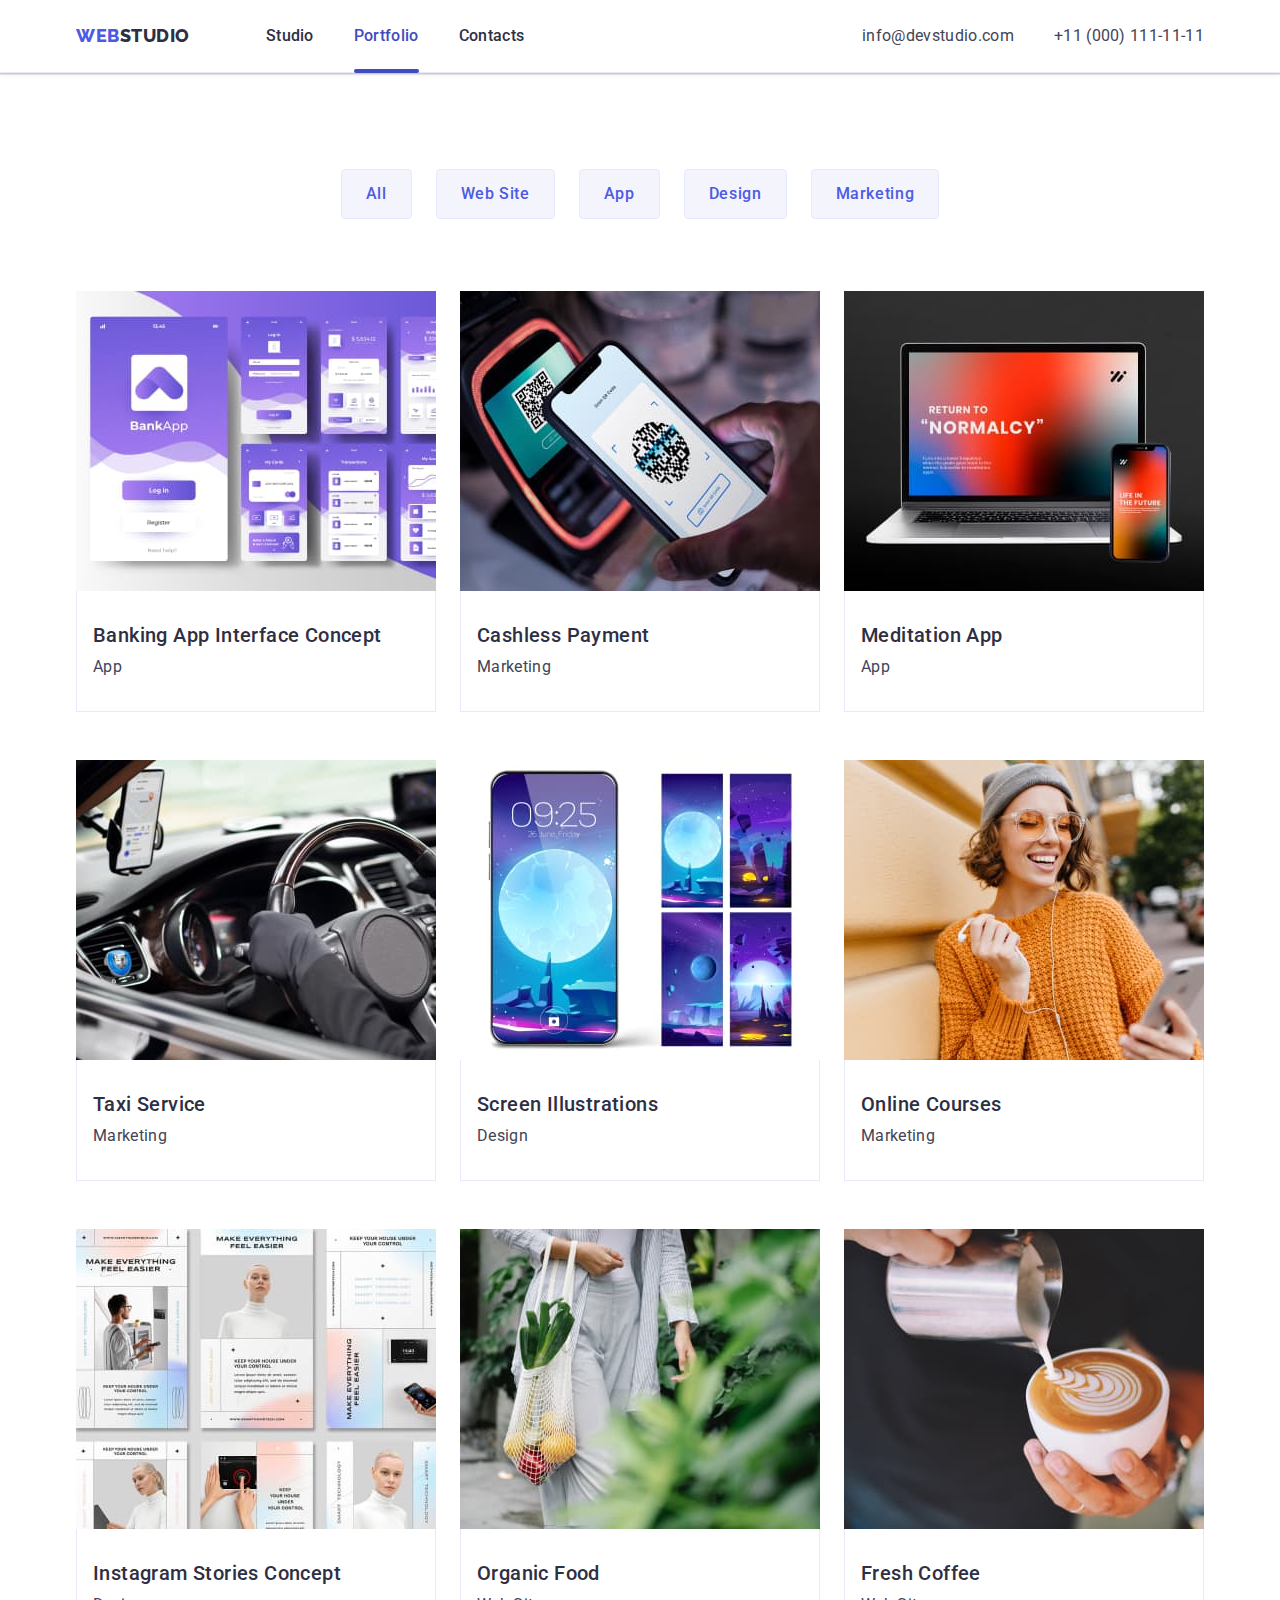
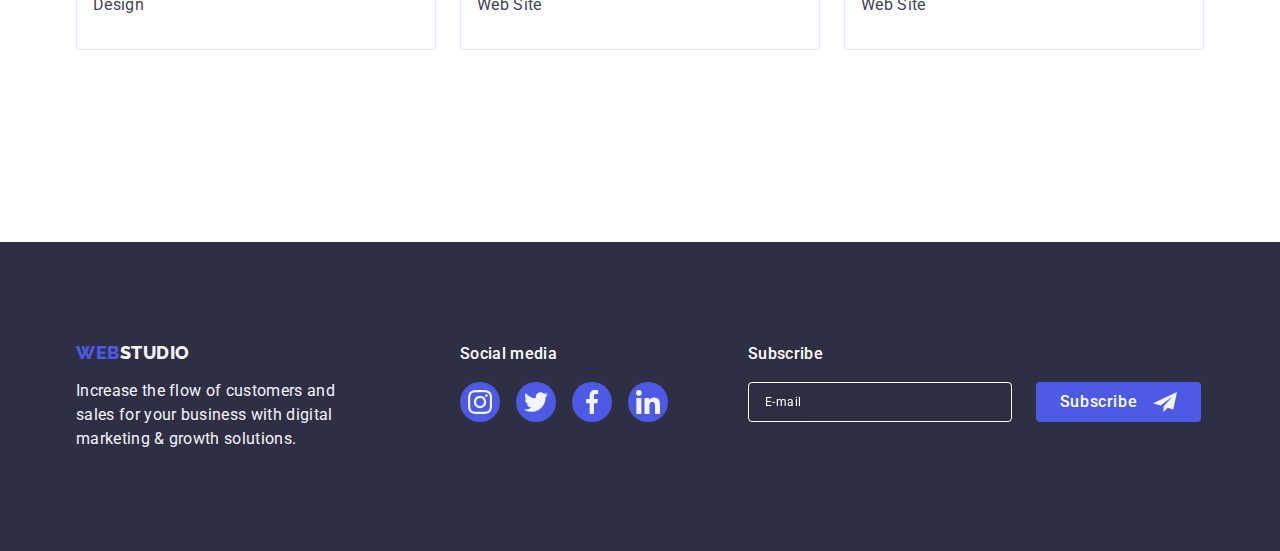
==== portfolio.html @ 28e923bb "Initial commit" ====
<!DOCTYPE html>
<html lang="en">
  <head>
    <meta charset="UTF-8" />
    <meta http-equiv="X-UA-Compatible" content="IE=edge" />
    <meta name="viewport" content="width=device-width, initial-scale=1.0" />
    <title>Document</title>
    <link
      rel="stylesheet"
      href="https://cdnjs.cloudflare.com/ajax/libs/modern-normalize/1.0.0/modern-normalize.min.css"
    />
    <link rel="stylesheet" href="./css/styles.css" />
    <link rel="preconnect" href="https://fonts.googleapis.com" />
    <link rel="preconnect" href="https://fonts.gstatic.com" crossorigin />
    <link
      href="https://fonts.googleapis.com/css2?family=Raleway:wght@800&family=Roboto:wght@400;500;700;900&display=swap"
      rel="stylesheet"
    />
  </head>
  <body>
    <header class="header-border">
      <div class="container header-container">
        <nav class="list header-nav">
          <a class="logo link header-nav-link margin-logo" href="./index.html"
            >Web<span class="studio">Studio</span></a
          >

          <ul class="list header-list">
            <li>
              <a class="menu-link link header-nav-link" href="./index.html"
                >Studio</a
              >
            </li>
            <li>
              <a
                class="menu-link link header-nav-link curent"
                href="./portfolio.html"
                >Portfolio</a
              >
            </li>
            <li>
              <a class="menu-link link header-nav-link" href="">Contacts</a>
            </li>
          </ul>
        </nav>
        <address class="contact list">
          <ul class="list contact-list">
            <li>
              <a
                class="contact-link link header-nav-link"
                href="mailto:info@devstudio.com"
                >info@devstudio.com</a
              >
            </li>
            <li>
              <a
                class="contact-link link header-nav-link"
                href="tel:+110001111111"
                >+11 (000) 111-11-11</a
              >
            </li>
          </ul>
        </address>
      </div>
    </header>
    <main>
      <section class="section-all-btn">
        <div class="container">
          <h1 class="visually-hidden">Sec1</h1>

          <ul class="list btnflex">
            <li><button type="button" class="btn-all">All</button></li>
            <li><button type="button" class="btn-all">Web Site</button></li>
            <li><button type="button" class="btn-all">App</button></li>
            <li><button type="button" class="btn-all">Design</button></li>
            <li><button type="button" class="btn-all">Marketing</button></li>
          </ul>

          <ul class="list imgdev">
            <li class="portfolio-list">
              <a href="" class="link portfollio-link">
                <div class="overlay-container">
                  <img
                    src="./images/p-images/p-1.jpg"
                    alt="app"
                    width="360"
                    height="300"
                  />
                  <p class="overlay">
                    14 Stylish and User-Friendly App Design Concepts · Task
                    Manager App · Calorie Tracker App · Exotic Fruit Ecommerce
                    App · Cloud Storage App
                  </p>
                </div>
                <div class="portfolio-img-dev">
                  <h2 class="images-text">Banking App Interface Concept</h2>
                  <p class="images-dev">App</p>
                </div></a
              >
            </li>
            <li class="portfolio-list">
              <a href="" class="link portfollio-link overlay-container">
                <div class="overlay-container">
                  <img
                    src="./images/p-images/p-2.jpg"
                    alt="iphone"
                    width="360"
                    height="300"
                  />
                  <p class="overlay">
                    14 Stylish and User-Friendly App Design Concepts · Task
                    Manager App · Calorie Tracker App · Exotic Fruit Ecommerce
                    App · Cloud Storage App
                  </p>
                </div>
                <div class="portfolio-img-dev">
                  <h2 class="images-text">Cashless Payment</h2>
                  <p class="images-dev">Marketing</p>
                </div></a
              >
            </li>
            <li class="portfolio-list">
              <a href="" class="link portfollio-link">
                <div class="overlay-container">
                  <img
                    src="./images/p-images/p-3.jpg"
                    alt="laptop"
                    width="360"
                    height="300"
                  />
                  <p class="overlay">
                    14 Stylish and User-Friendly App Design Concepts · Task
                    Manager App · Calorie Tracker App · Exotic Fruit Ecommerce
                    App · Cloud Storage App
                  </p>
                </div>
                <div class="portfolio-img-dev">
                  <h2 class="images-text">Meditation App</h2>
                  <p class="images-dev">App</p>
                </div></a
              >
            </li>
            <li class="portfolio-list">
              <a href="" class="link portfollio-link">
                <div class="overlay-container">
                  <img
                    src="./images/p-images/p-4.jpg"
                    alt="car"
                    width="360"
                    height="300"
                  />
                  <p class="overlay">
                    14 Stylish and User-Friendly App Design Concepts · Task
                    Manager App · Calorie Tracker App · Exotic Fruit Ecommerce
                    App · Cloud Storage App
                  </p>
                </div>
                <div class="portfolio-img-dev">
                  <h2 class="images-text">Taxi Service</h2>
                  <p class="images-dev">Marketing</p>
                </div></a
              >
            </li>
            <li class="portfolio-list">
              <a href="" class="link portfollio-link">
                <div class="overlay-container">
                  <img
                    src="./images/p-images/p-5.jpg"
                    alt="iphone"
                    width="360"
                    height="300"
                  />
                  <p class="overlay">
                    14 Stylish and User-Friendly App Design Concepts · Task
                    Manager App · Calorie Tracker App · Exotic Fruit Ecommerce
                    App · Cloud Storage App
                  </p>
                </div>
                <div class="portfolio-img-dev">
                  <h2 class="images-text">Screen Illustrations</h2>
                  <p class="images-dev">Design</p>
                </div></a
              >
            </li>
            <li class="portfolio-list">
              <a href="" class="link portfollio-link">
                <div class="overlay-container">
                  <img
                    src="./images/p-images/p-6.jpg"
                    alt="the girl is holding the phone"
                    width="360"
                    height="300"
                  />
                  <p class="overlay">
                    14 Stylish and User-Friendly App Design Concepts · Task
                    Manager App · Calorie Tracker App · Exotic Fruit Ecommerce
                    App · Cloud Storage App
                  </p>
                </div>
                <div class="portfolio-img-dev">
                  <h2 class="images-text">Online Courses</h2>
                  <p class="images-dev">Marketing</p>
                </div></a
              >
            </li>
            <li class="portfolio-list">
              <a href="" class="link portfollio-link">
                <div class="overlay-container">
                  <img
                    src="./images/p-images/p-7.jpg"
                    alt="app"
                    width="360"
                    height="300"
                  />
                  <p class="overlay">
                    14 Stylish and User-Friendly App Design Concepts · Task
                    Manager App · Calorie Tracker App · Exotic Fruit Ecommerce
                    App · Cloud Storage App
                  </p>
                </div>
                <div class="portfolio-img-dev">
                  <h2 class="images-text">Instagram Stories Concept</h2>
                  <p class="images-dev">Design</p>
                </div></a
              >
            </li>
            <li class="portfolio-list">
              <a href="" class="link portfollio-link">
                <div class="overlay-container">
                  <img
                    src="./images/p-images/p-8.jpg"
                    alt="Food"
                    width="360"
                    height="300"
                  />
                  <p class="overlay">
                    14 Stylish and User-Friendly App Design Concepts · Task
                    Manager App · Calorie Tracker App · Exotic Fruit Ecommerce
                    App · Cloud Storage App
                  </p>
                </div>
                <div class="portfolio-img-dev">
                  <h2 class="images-text">Organic Food</h2>
                  <p class="images-dev">Web Site</p>
                </div></a
              >
            </li>
            <li class="portfolio-list">
              <a href="" class="link portfollio-link">
                <div class="overlay-container">
                  <img
                    src="./images/p-images/p-9.jpg"
                    alt="Coffe"
                    width="360"
                    height="300"
                  />
                  <p class="overlay">
                    14 Stylish and User-Friendly App Design Concepts · Task
                    Manager App · Calorie Tracker App · Exotic Fruit Ecommerce
                    App · Cloud Storage App
                  </p>
                </div>
                <div class="portfolio-img-dev">
                  <h2 class="images-text">Fresh Coffee</h2>
                  <p class="images-dev">Web Site</p>
                </div></a
              >
            </li>
          </ul>
        </div>
      </section>
    </main>
    <footer class="end">
      <div class="container sec-footer">
        <div class="footer-logo-wrapper">
          <a class="logo link footer-logo" href="./index.html"
            >Web<span class="st-footer">Studio</span></a
          >
          <p class="footend">
            Increase the flow of customers and sales for your business with
            digital marketing & growth solutions.
          </p>
        </div>

        <div class="footer-social-wrapper">
          <p class="social-media">Social media</p>
          <ul class="list social-list foot-list">
            <li class="social-list">
              <a href="" class="btn-link btn-link-footer">
                <svg class="use-sec-footer" width="24" height="24">
                  <use href="./images/icon.svg#icon-instagram"></use>
                </svg>
              </a>
            </li>
            <li class="social-list">
              <a href="" class="btn-link btn-link-footer">
                <svg class="use-sec-footer" width="24" height="24">
                  <use href="./images/icon.svg#icon-twitter"></use>
                </svg>
              </a>
            </li>
            <li class="social-list">
              <a href="" class="btn-link btn-link-footer">
                <svg class="use-sec-footer" width="24" height="24">
                  <use href="./images/icon.svg#icon-facebook"></use>
                </svg>
              </a>
            </li>
            <li class="social-list">
              <a href="" class="btn-link btn-link-footer">
                <svg class="use-sec-footer" width="24" height="24">
                  <use href="./images/icon.svg#icon-linkedin"></use>
                </svg>
              </a>
            </li>
          </ul>
        </div>
        <div class="footer-form-wrapper">
          <p class="social-media">Subscribe</p>
          <form class="footer-form">
            <label class="footer-form-label">
              <input
                type="email"
                name="user_email"
                class="footer-form-input"
                required
                placeholder="E-mail"
            /></label>
            <button type="submit" class="footer-btn social-media">
              Subscribe
              <svg class="telegram-svg" width="24" height="24">
                <use href="./images/icon.svg#icon-telegram"></use>
              </svg>
            </button>
          </form>
        </div>
      </div>
    </footer>
  </body>
</html>
---- css/styles.css ----
:root {
    --back-cl:#FFFFFF;
    --text-cl:#4d5ae5;
    --logo-span:#2e2f42;
    --hover-cl: #404bbf;
    --contact-cl: #434455;
    --back-btn-cl: #f4f4fd;
    --icon-color:#afb1b8;
    --transition-fon: 1250ms cubic-bezier(0.4, 0, 0.2, 1);
}


h1,
h2,
h3,
h4,
h5,
h6,
p {
    margin: 0;
}

ul,
ol {
    margin: 0;
    padding: 0;
}
.link {
    text-decoration: none;
}

.list {
    list-style: none;
    padding: 0;
    margin: 0;
}

img {
    display: block;
    max-width: 100%;
    height: auto;
}
button {
    cursor: pointer;
}
.visually-hidden {
    position: absolute;
    width: 1px;
    height: 1px;
    margin: -1px;
    border: 0;
    padding: 0;

    white-space: nowrap;
    clip-path: inset(100%);
    clip: rect(0 0 0 0);
    overflow: hidden;
}

.container {
    width: 1158px;
    margin-left: auto;
    margin-right: auto;
    padding-left: 15px;
    padding-right: 15px;
    align-items: center;
}
body {
    font-family: "Roboto", sans-serif;
    color: var(--contact-cl);
    background-color: var(--back-cl);
}
/* Header*/
.header-border {
    border-bottom: 1px solid #e7e9fc;
    box-shadow: 0px 2px 1px rgba(46, 47, 66, 0.08),
        0px 1px 1px rgba(46, 47, 66, 0.16),
        0px 1px 6px rgba(46, 47, 66, 0.08);
}
.header-container {
    display: flex;
}
.header-nav {
    display: flex;
    margin-right: auto;
    align-items: center;
}
.logo {
    font-family: "Raleway", sans-serif;
    font-weight: 800;
    font-size: 18px;
    line-height: 1.17;
    letter-spacing: 0.03em;
    text-transform: uppercase;
    color: var(--text-cl);
}
.menu-link {
    font-weight: 500;
    font-size: 16px;
    line-height: 1.5;
    letter-spacing: 0.02em;
    color: var(--logo-span);
    transition: color var(--transition-fon);
}


.menu-link:hover,
.menu-link:focus {
    color: var(--hover-cl);

}
.header-nav-link {
    display: block;
    padding-top: 24px;
    padding-bottom: 24px;
}
.header-list {
    display: flex;
    align-items: center;
    gap: 40px;
}
.contact-list {
    display: flex;
    align-items: center;
    gap: 40px;
}
.margin-logo {
    margin-right: 76px;
}
.studio {
    color: var(--logo-span);
}
.contact {
    font-style: normal;
}

.contact-link {
    font-size: 16px;
    line-height: 1.5;
    letter-spacing: 0.02em;
    color: var(--contact-cl);
    transition: color var(--transition-fon);
}

.contact-link:hover,
.contact-link:focus {
    color: var(--hover-cl);
}
.curent {
    position: relative;
    color: var(--hover-cl);
}

.curent::after {
    display: block;
    position: absolute;
    content: '';
    width: 100%;
    height: 4px;
    border-radius: 2px;
    bottom: -1px;
    background-color: var(--hover-cl);
}
/*Section order*/
.section-order {
    padding-top: 188px;
    padding-bottom: 188px;
}
.sectionh {
    font-size: 56px;
    line-height: 1.07;
    text-align: center;
    letter-spacing: 0.02em;
    color: var(--back-cl);
    max-width: 496px;
    margin-bottom: 48px;
}
.order-container {
    margin-left: auto;
    margin-right: auto;
}
.first-s {
    background-image: linear-gradient(rgba(46, 47, 66, 0.7), rgba(46, 47, 66, 0.7)), url(../images/hero-back.jpg);

    background-repeat: no-repeat;
    background-position: center;
    background-size: cover;
    max-width: 1440px;
    max-height: 600px;
    margin: 0 auto;

}
.btn-order {
    display: block;
    background-color: #4D5AE5;
    font-family: "Roboto", sans-serif;
    font-weight: 500;
    font-size: 16px;
    line-height: 1.5;
    letter-spacing: 0.04em;
    box-shadow: 0px 4px 4px rgba(0, 0, 0, 0.15);
    border-radius: 4px;
    border: 0;
    color: var(--back-cl);
    cursor: pointer;
    min-width: 169px;
    min-height: 56px;
    transition: color var(--transition-fon), background-color var(--transition-fon);
}

.btn-order:hover,
.btn-order:focus {
    color: var(--back-cl);
    background-color: var(--hover-cl);

}
/*Section 2*/
.section {
    padding-top: 120px;
    padding-bottom: 120px;
}
.section-info {
    display: flex;
    gap: 24px;
}
.section-info-list {
    width: calc((100% - 72px) / 4);
}
.section-list {
    display: flex;
    align-items: center;
    justify-content: center;
    width: 264px;
    height: 112px;
    background-color: #F4F4FD;
    margin-bottom: 8px;
    border-radius: 4px;
    transition: filter var(--transition-fon);
}

.section-list:hover,
.section-list:focus {
    filter: drop-shadow(0px 4px 4px rgba(0, 0, 0, 0.25));
}
.sectionhhh {
    font-weight: 500;
    font-size: 20px;
    line-height: 1.2;
    letter-spacing: 0.02em;
    color: var(--logo-span);
    margin-bottom: 8px;
}
.info-p {
    font-size: 16px;
    line-height: 1.5;
    letter-spacing: 0.02em;
    color: var(--contact-cl);
    width: 264px;
}
/*Section 3*/
.sectoin-what {
    padding-top: 0;
}
.secthh {
    font-size: 36px;
    line-height: 1.11;
    text-align: center;
    letter-spacing: 0.02em;
    text-transform: capitalize;
    color: var(--logo-span);
    margin-bottom: 72px;
}
.whatarewedoing {
    display: flex;
    gap: 24px;
}
.img-list {
    width: calc((100% - 48px) / 3);
}
/*Section team*/
.sectionteam {
    background-color: var(--back-btn-cl);
}
.team-back {
    background-color: #FFFFFF;
    width: calc((100% - 72px) / 4);
    box-shadow: 0px 1px 6px rgba(46, 47, 66, 0.08), 0px 1px 1px rgba(46, 47, 66, 0.16), 0px 2px 1px rgba(46, 47, 66, 0.08);
    border-radius: 0px 0px 4px 4px;
}
.name-and-job {
    padding: 32px 0;
    border-radius: 0px 0px 4px 4px;
}
.section4 {
    font-weight: 500;
    font-size: 20px;
    line-height: 1.2;
    letter-spacing: 0.02em;
    color: var(--logo-span);
    margin-bottom: 8px;
    text-align: center;
}

.info-4 {
    font-size: 16px;
    line-height: 1.5;
    letter-spacing: 0.02em;
    color: var(--contact-cl);
    text-align: center;
    margin-bottom: 8px;
}

.social-list {
    display: flex;
    justify-content: center;
    gap: 24px;
}

.social-list-item {
    width: 40px;
    height: 40px;
}

.btn-link {
    display: flex;
    justify-content: center;
    align-items: center;
    width: 40px;
    height: 40px;
    background-color: var(--text-cl);
    border-radius: 50%;
    border: 0;
    transition: background-color var(--transition-fon);
}

.btn-link:hover,
.btn-link:focus {
    background-color: var(--hover-cl);
}
.teamsvg {
    fill: var(--back-btn-cl);
}
/*Section customers*/
.customer {
    line-height: 1.1;
}
.customer-sec {
    display: flex;
    gap: 24px;
}
.customer-list {
    width: calc((100% - 120px) / 6);
}
.customer-link {
    display: flex;
    width: 168px;
    height: 88px;
    border: 1px solid #8E8F99;
    border-radius: 4px;
    gap: 24px;
    justify-content: center;
    align-items: center;
    color: var(--icon-color);
    transition: border-color var(--transition-fon), color var(--transition-fon);
}

.customersvg {
    fill: currentColor;
    transition: fill var(--transition-fon);
}

.customer-link:hover .customersvg,
.customer-link:focus .customersvg {
    fill: #404BBF;
}

.customer-link:hover,
.customer-link:focus {
    border-color: #404BBF;
    color: #404bbf;
}
/*footer*/
.sec-footer {
    display: flex;
    align-items: baseline;
}
.end {
    background-color: var(--logo-span);
    padding: 100px 0;
}
.footer-logo {
    display: inline-block;
    margin-bottom: 16px;
}
.footer-logo-wrapper{
    margin-right: 120px;
}
.footer-social-wrapper{
    margin-right: 80px;
}
.st-footer {
    color: var(--back-btn-cl);
}
.footend {
    font-family: 'Roboto', sans-serif;
    font-style: normal;
    font-weight: 400;
    font-size: 16px;
    line-height: 24px;
    letter-spacing: 0.02em;
    color: var(--back-btn-cl);
    width: 264px;
}
.social-media {
    display: inline-block;
    font-family: 'Roboto', sans-serif;
    font-style: normal;
    font-weight: 500;
    font-size: 16px;
    line-height: 24px;
    letter-spacing: 0.02em;
    color: #FFFFFF;
    margin-bottom: 16px;
}
.foot-list {
    gap: 16px;
}
.btn-link-footer {
    transition: background-color var(--transition-fon);
}
.btn-link-footer:hover,
.btn-link-footer:focus {
    background-color: #31D0AA;
}
.use-sec-footer {
    fill: var(--back-btn-cl);
}
.footer-form-input {
    width: 264px;
    height: 40px;
    padding: 8px 16px;
    background-color: transparent;
    border: 1px solid #FFFFFF;
    filter: drop-shadow(0px 4px 4px rgba(0, 0, 0, 0.15));
    border-radius: 4px;
    
        
}
.footer-form {
    display: flex;
    gap: 24px;
}
.footer-form-input::placeholder, .footer-form-input{
        font-weight: 400;
        font-size: 12px;
        line-height: 24px;
        letter-spacing: 0.04em;
        color: #FFFFFF;
}
.footer-btn {
    display: flex;
    align-items: center;
    justify-content: center;
    gap: 16px;
    min-width: 165px;
    height: 40px;
    background: #4D5AE5;
    border-radius: 4px;
    border: none;
    letter-spacing: 0.04em;
    margin: 0;
    transition: background-color var(--transition-fon);
}
.footer-btn:hover, .footer-btn:focus {
    background-color: var(--hover-cl);
}
.telegram-svg {
    fill: var(--back-btn-cl);
}
/*potrfolio*/
.section-all-btn {
    padding-top: 96px;
    padding-bottom: 120px;
}
.btnflex {
    display: flex;
    gap: 24px;
    justify-content: center;
    margin-bottom: 72px;
}
.btn-all {
    display: block;
    font-family: "Roboto", sans-serif;
    font-weight: 500;
    font-size: 16px;
    line-height: 1.5;
    border: 1px solid #E7E9FC;
    border-radius: 4px;
    letter-spacing: 0.04em;
    color: var(--text-cl);
    background-color: var(--back-btn-cl);
    cursor: pointer;
    padding: 12px 24px;
    transition: color var(--transition-fon), background-color var(--transition-fon), box-shadow var(--transition-fon) , border var(--transition-fon);

}
.btn-all:hover,
.btn-all:focus {
    color: var(--back-cl);
    background-color: var(--hover-cl);
    border: 1px solid transparent;
    box-shadow: 0px 3px 1px rgba(0, 0, 0, 0.1),
        0px 2px 1px rgba(0, 0, 0, 0.08),
        0px 2px 2px rgba(0, 0, 0, 0.12);
}
.portfolio-list {
    width: calc((100% - 48px) / 3);

}

.portfollio-link {
    display: block;
    transition: box-shadow var(--transition-fon);
}

.portfollio-link:hover,
.portfollio-link:focus {

    box-shadow: 0px 1px 6px rgba(46, 47, 66, 0.08),
        0px 1px 1px rgba(46, 47, 66, 0.16),
        0px 2px 1px rgba(46, 47, 66, 0.08);
}

.portfolio-list:hover,
.portfolio-list:focus {
    box-shadow: 0px 1px 6px rgba(46, 47, 66, 0.08), 0px 1px 1px rgba(46, 47, 66, 0.16), 0px 2px 1px rgba(46, 47, 66, 0.08);
}
.imgdev {
    display: flex;
    flex-wrap: wrap;
    row-gap: 48px;
    column-gap: 24px;
    margin-bottom: 72px
}

.portfolio-img-dev {
    padding: 32px 16px;
    border: 1px solid #e7e9fc;
    border-top: none;

}



.images-text {
    font-weight: 500;
    font-size: 20px;
    line-height: 1.2;
    letter-spacing: 0.02em;
    color: var(--logo-span);
    margin-bottom: 8px;
}
.images-dev {
    font-size: 16px;
    line-height: 1.5;
    letter-spacing: 0.02em;
    color: var(--contact-cl);
}
.overlay {
    position: absolute;
        font-style: normal;
        font-weight: 400;
        font-size: 16px;
        line-height: 24px;
        letter-spacing: 0.02em;
        color: var(--back-btn-cl);
        background-color: var(--text-cl);
        padding-top: 40px;
        padding-left: 32px;
        padding-right: 32px;
        top: 0;
        left: 0;
        height: 100%;
        overflow: auto;
        transform: translate(0, 100%);
        transition: transform var(--transition-fon);
        
}
.overlay-container {
    position: relative;
    overflow: hidden;
}
.portfolio-list:hover .overlay, .portfolio-list:focus .overlay {
    transform: translate(0, 0);
}

.backfon {
    position: fixed;
    top: 0;
    left: 0;
    z-index: 100;
    width: 100%;
    height: 100%;
    background-color: rgba(46, 47, 66, 0.4);
    transition: opacity var(--transition-fon), visibility var(--transition-fon);
}
.backfon.is-hidden {
    opacity: 0;
    visibility: hidden;
    pointer-events: none;
}


.modal {
    position: absolute;
        width: 408px;
        min-height: 576px;
        top: 50%;
        left: 50%;
        transform: translate(-50%, -50%);
        background: #FCFCFC;
        box-shadow: 0px 1px 1px rgba(0, 0, 0, 0.14), 0px 1px 3px rgba(0, 0, 0, 0.12), 0px 2px 1px rgba(0, 0, 0, 0.2);
        border-radius: 4px;
        padding: 24px;
        padding-top: 72px;
}

.btnmodal {
    display: flex;
    position: absolute;
    top: 24px;
    right: 24px;
    justify-content: center;
    align-items: center;
    background-color: #E7E9FC;
    border: 1px solid rgba(0, 0, 0, 0.1);
    width: 24px;
    height: 24px;
    border-radius: 50%;
    padding: 0;
    transition: background-color var(--transition-fon);
    
}
.modal-close {
    transition: fill var(--transition-fon);
}
.btnmodal:hover , .btnmodal:focus
{
    background-color: var(--hover-cl);
    fill: var(--back-cl);
}


/*modal form*/
.call-you {
    font-weight: 500;
    font-size: 16px;
    line-height: 24px;
    text-align: center;
    letter-spacing: 0.02em;
    color: #2E2F42;
    margin-bottom: 16px;
}

.modal-form {
    display:flex;
    flex-direction: column;
}
.modal-form-input {
    width: 100%;
    height: 40px;
    border: 1px solid rgba(46, 47, 66, 0.4);
border-radius: 4px;
padding-left: 38px;
transition: border-color var(--transition-fon);
}
.modal-form-input:focus{
    border-color: var(--text-cl);
    outline: none;
}
.modal-form-input:focus+.modal-form-svg {
    fill: var(--text-cl);}
.modal-form-input-desk {
    display: block;
    font-weight: 400;
    font-size: 12px;
    line-height: 14px;
    letter-spacing: 0.04em;
    color: #8E8F99;
    margin-bottom: 4px;
}
.modal-form-item-wrapper{
    display: block;
    position: relative;
}
.modal-form-svg {
    position: absolute;
    top: 50%;
    left: 16px;
    transform: translateY(-50%);
    transition: fill var(--transition-fon);
    
}
.modal-form-field {
    margin-bottom: 8px;
}
.modal-form-text {
    width: 100%;
    height: 120px;
    padding: 8px 16px;
    border: 1px solid rgba(46, 47, 66, 0.4);
    border-radius: 4px;
    resize: none;
    transition: border-color var(--transition-fon);
}
.modal-form-text::placeholder {
    font-weight: 400;
    font-size: 12px;
    line-height: 14px;
    letter-spacing: 0.04em;
     color: rgba(46, 47, 66, 0.4);
}
.modal-form-text:focus {
    border-color: var(--text-cl);
    outline: none;
}
.modal-form-check-desk::before {
    content: '';
    display: block;
    width: 16px;
    height: 16px;
    border: 1px solid rgba(46, 47, 66, 0.4);
    border-radius: 2px;
    cursor: pointer;
}
.modal-form-check:checked + .modal-form-check-desk::before  {
   
    background-color: var(--hover-cl);
}
.modal-form-check:focus + .modal-form-check-desk::before {
   border: 1px solid var(--hover-cl);
}
.modal-form-check-desk {
    display: flex;
    align-items: center;
    position: relative;
    
    margin-bottom: 24px;
    font-weight: 400;
    font-size: 12px;
    line-height: 14px;
    letter-spacing: 0.04em;
    color: #8E8F99;

}
 .modal-fake-checkbox {
    opacity: 0;
    margin-right: 8px;
 }

.modal-fake-svg {
    position: absolute;
    top: 4px;
    left: 3px;
    fill: var(--back-btn-cl);
}
.modal-form-check:checked +.modal-form-check-desk > .modal-fake-checkbox {
    opacity: 1;
}
.modal-policy-link{
color: var(--text-cl);
transition: color var(--transition-fon);
}
.modal-policy-link:hover, .modal-policy-link:focus {
    color: var(--hover-cl);
}
.modal-form-send {
    display: block;
    background-color: #4D5AE5;
    align-self: center;
    font-family: "Roboto", sans-serif;
    font-weight: 500;
    font-size: 16px;
    line-height: 1.5;
    letter-spacing: 0.04em;
    box-shadow: 0px 4px 4px rgba(0, 0, 0, 0.15);
    border-radius: 4px;
    border: 0;
    color: var(--back-cl);
    cursor: pointer;
    min-width: 169px;
    min-height: 56px;
    transition: color var(--transition-fon), background-color var(--transition-fon);
}

.modal-form-send:hover,
.modal-form-send:focus {
    color: var(--back-cl);
    background-color: var(--hover-cl);

}
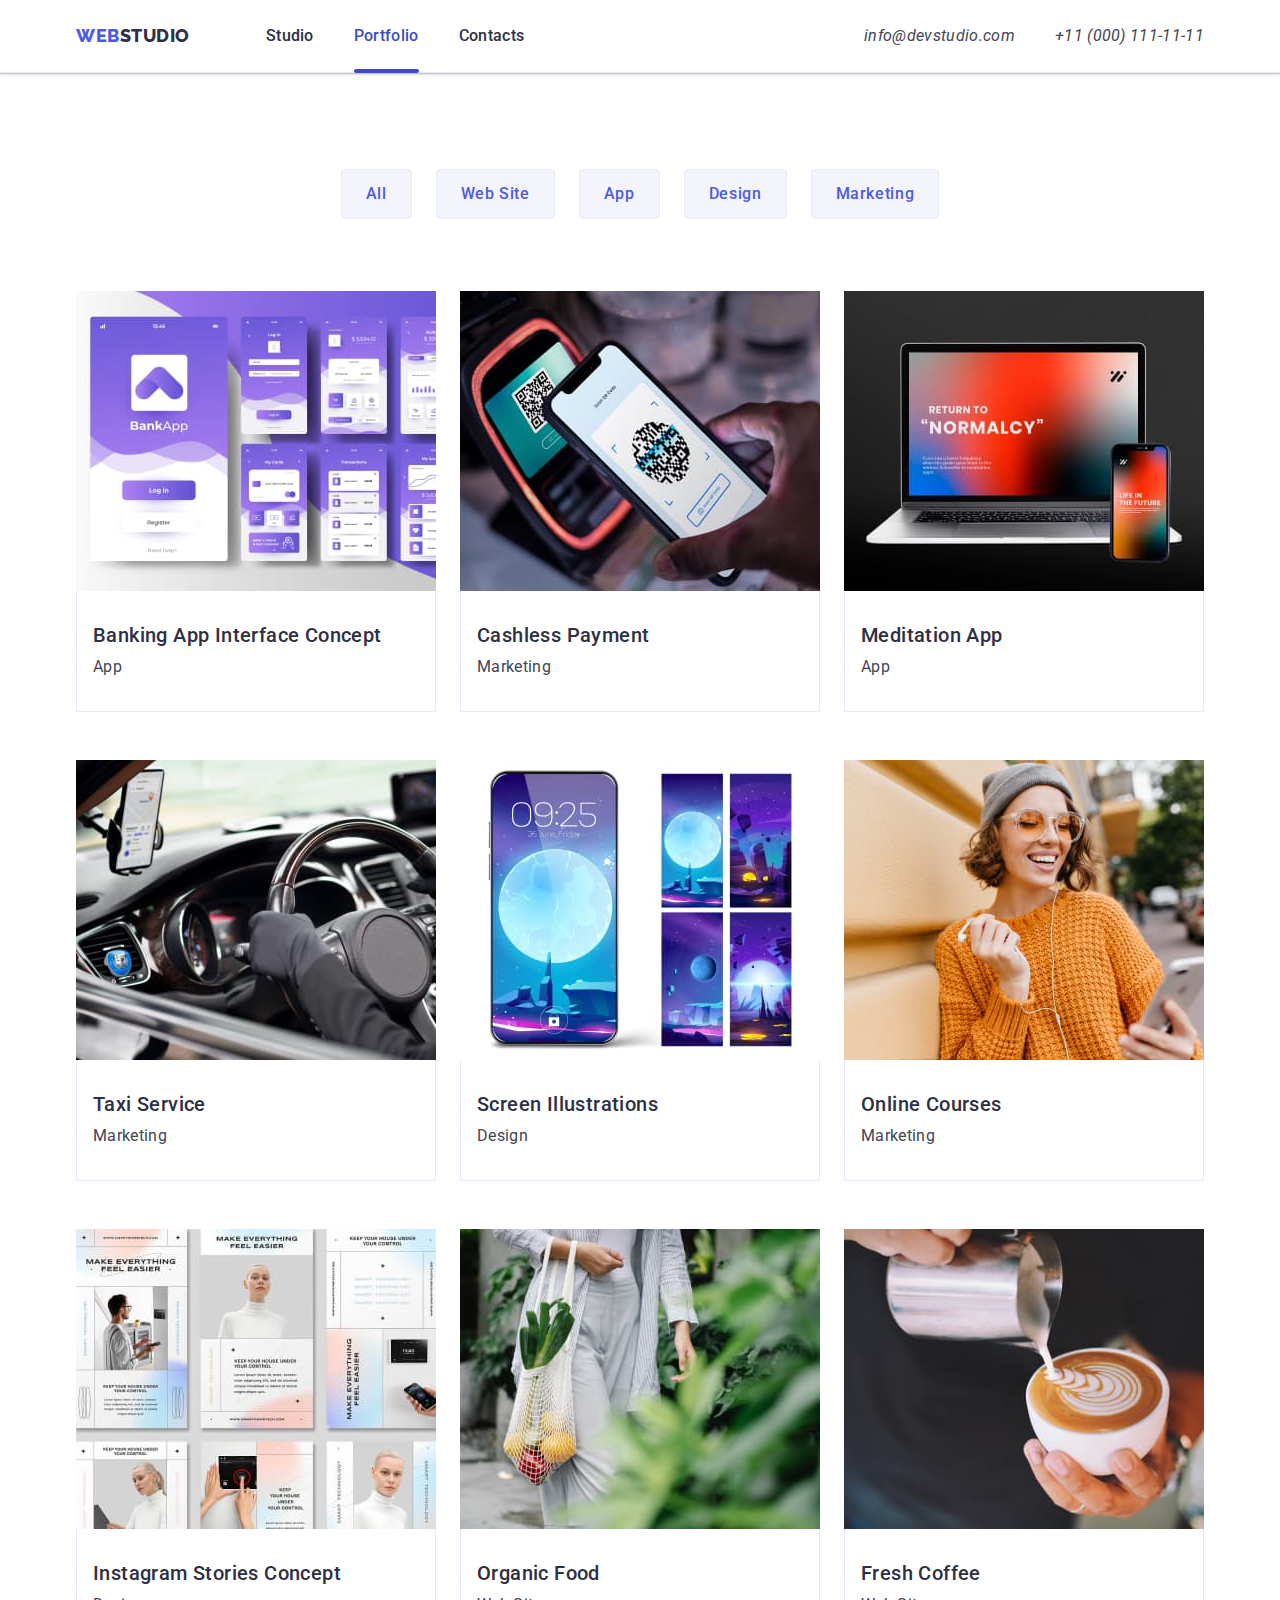
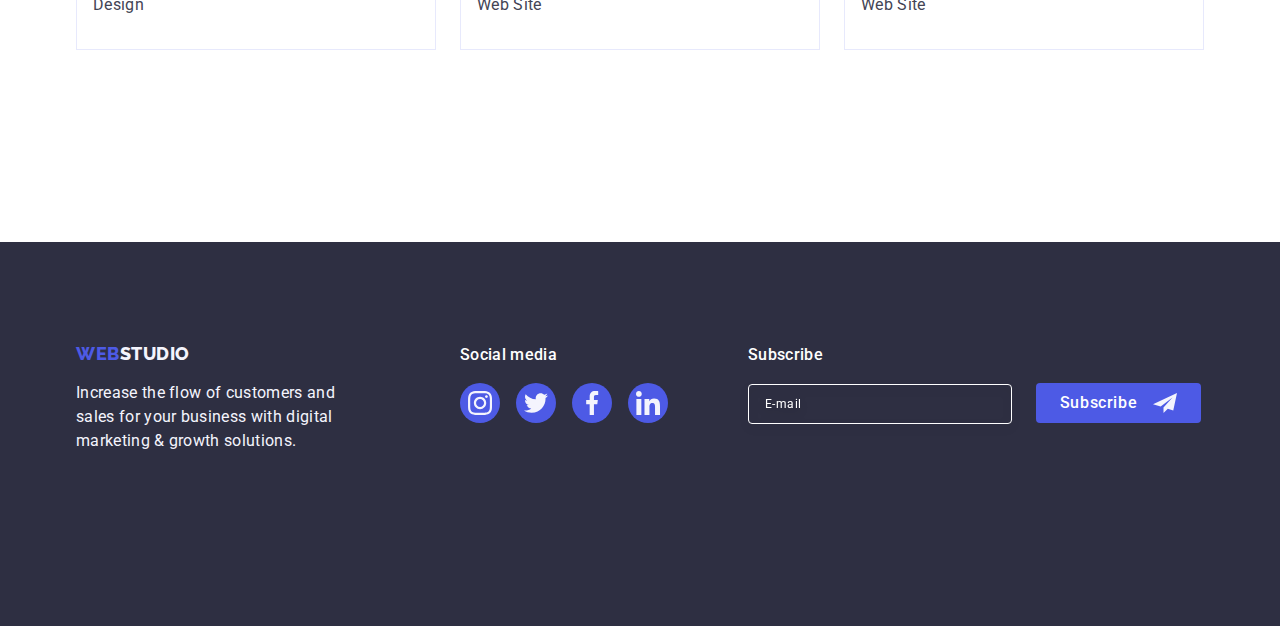
==== commit d0f49136: "x" ====
--- a/portfolio.html
+++ b/portfolio.html
@@ -43,24 +43,98 @@
             </li>
           </ul>
         </nav>
+        <button class="mobile-menu-open js-open-menu" type="button">
+          <svg class="burger" width="32" height="22">
+            <use href="./images/icon.svg#icon-burger"></use>
+          </svg>
+        </button>
         <address class="contact list">
           <ul class="list contact-list">
             <li>
-              <a
-                class="contact-link link header-nav-link"
-                href="mailto:info@devstudio.com"
+              <a class="contact-link link" href="mailto:info@devstudio.com"
                 >info@devstudio.com</a
               >
             </li>
             <li>
-              <a
-                class="contact-link link header-nav-link"
-                href="tel:+110001111111"
+              <a class="contact-link link" href="tel:+110001111111"
                 >+11 (000) 111-11-11</a
               >
             </li>
           </ul>
         </address>
+      </div>
+      <!-- Modal mobile -->
+      <div class="modal-mobile js-menu-container">
+        <div class="mobile-container">
+          <button class="btn-mobile js-close-menu" type="button">
+            <svg class="modal-close" width="8" height="8">
+              <use href="./images/icon.svg#icon-modal"></use>
+            </svg>
+          </button>
+          <div class="contact-modal">
+            <ul class="list mobile-link-list">
+              <li>
+                <a class="link mobile-link" href="./index.html">Studio</a>
+              </li>
+              <li>
+                <a class="link mobile-link" href="./portfolio.html"
+                  >Portfolio</a
+                >
+              </li>
+              <li>
+                <a class="link mobile-link mobile-curent" href="">Contacts</a>
+              </li>
+            </ul>
+          </div>
+          <div class="mibile-conract-wraper">
+            <address>
+              <ul class="list mobile-contact">
+                <li>
+                  <a
+                    class="link mobile-link mobile-curent"
+                    href="tel:+110001111111"
+                    >+11 (000) 111-11-11</a
+                  >
+                </li>
+                <li>
+                  <a class="link mobile-email" href="mailto:info@devstudio.com"
+                    >info@devstudio.com</a
+                  >
+                </li>
+              </ul>
+            </address>
+            <ul class="list mobile-social-list">
+              <li class="social-list-item">
+                <a href="" class="btn-link">
+                  <svg class="teamsvg" width="24" height="24">
+                    <use href="./images/icon.svg#icon-instagram"></use>
+                  </svg>
+                </a>
+              </li>
+              <li class="social-list-item">
+                <a href="" class="btn-link">
+                  <svg class="teamsvg" width="24" height="24">
+                    <use href="./images/icon.svg#icon-twitter"></use>
+                  </svg>
+                </a>
+              </li>
+              <li class="social-list-item">
+                <a href="" class="btn-link">
+                  <svg class="teamsvg" width="24" height="24">
+                    <use href="./images/icon.svg#icon-facebook"></use>
+                  </svg>
+                </a>
+              </li>
+              <li class="social-list-item">
+                <a href="" class="btn-link">
+                  <svg class="teamsvg" width="24" height="24">
+                    <use href="./images/icon.svg#icon-linkedin"></use>
+                  </svg>
+                </a>
+              </li>
+            </ul>
+          </div>
+        </div>
       </div>
     </header>
     <main>
@@ -325,16 +399,21 @@
                 class="footer-form-input"
                 required
                 placeholder="E-mail"
-            /></label>
-            <button type="submit" class="footer-btn social-media">
-              Subscribe
-              <svg class="telegram-svg" width="24" height="24">
-                <use href="./images/icon.svg#icon-telegram"></use>
-              </svg>
-            </button>
+              />
+            </label>
+            <div class="button-wraper">
+              <button type="submit" class="footer-btn social-media-btn">
+                Subscribe
+                <svg class="telegram-svg" width="24" height="24">
+                  <use href="./images/icon.svg#icon-telegram"></use>
+                </svg>
+              </button>
+            </div>
           </form>
         </div>
       </div>
     </footer>
+    <script src="./js/modal.js"></script>
+    <script src="./js/mobile-menu.js"></script>
   </body>
 </html>
--- a/css/styles.css
+++ b/css/styles.css
@@ -56,35 +56,188 @@
     clip: rect(0 0 0 0);
     overflow: hidden;
 }
-
-.container {
+body {
+    font-family: "Roboto", sans-serif;
+    color: var(--contact-cl);
+    background-color: var(--back-cl);
+}
+/* .container {
     width: 1158px;
     margin-left: auto;
     margin-right: auto;
     padding-left: 15px;
     padding-right: 15px;
     align-items: center;
-}
-body {
-    font-family: "Roboto", sans-serif;
-    color: var(--contact-cl);
-    background-color: var(--back-cl);
-}
+} */
+.container {
+    padding-left: 16px;
+    padding-right: 16px;
+    
+    
+    margin: 0 auto;
+}
+
 /* Header*/
-.header-border {
-    border-bottom: 1px solid #e7e9fc;
-    box-shadow: 0px 2px 1px rgba(46, 47, 66, 0.08),
-        0px 1px 1px rgba(46, 47, 66, 0.16),
-        0px 1px 6px rgba(46, 47, 66, 0.08);
-}
 .header-container {
-    display: flex;
-}
-.header-nav {
-    display: flex;
-    margin-right: auto;
+    padding-top: 24px;
+    padding-bottom: 22px;
+}
+@media screen and (min-width: 428px) {
+    .container {
+        max-width: 428px;
+        margin-left: auto;
+        margin-right: auto;
+    }
+
+    .logo {
+        margin-right: 120px;
+    }
+
+    .menu-link {
+        font-weight: 500;
+        font-size: 16px;
+        line-height: 1.5;
+        letter-spacing: 0.02em;
+        color: var(--logo-span);
+        transition: color var(--transition-fon);
+    }
+
+
+
+}
+
+@media screen and (min-width: 768px) {
+    .container {
+        max-width: 768px;
+    }
+
+    .header-container {
+        padding-top: 0;
+        padding-bottom: 0;
+    }
+
+    .header-nav {
+        display: flex;
+        margin-right: auto;
+        align-items: center;
+    }
+
+    .header-list {
+        display: flex;
+        align-items: center;
+        gap: 40px;
+        margin-right: 122px;
+    }
+
+    .contact-list {
+        display: block;
+        display: flex;
+        flex-direction: column;
+        gap: 12px;
+    }
+
+    .contact-link {
+        font-weight: 400;
+        font-size: 12px;
+        line-height: 14px;
+        letter-spacing: 0.04em;
+        color: var(--contact-cl);
+    }
+
+    .contact-link:hover,
+    .contact-link:focus {
+        color: var(--hover-cl);
+    }
+
+    .menu-link:hover,
+    .menu-link:focus {
+        color: var(--hover-cl);
+
+    }
+
+    .curent {
+        position: relative;
+        color: var(--hover-cl);
+    }
+
+    .curent::after {
+        display: block;
+        position: absolute;
+        content: '';
+        width: 100%;
+        height: 4px;
+        border-radius: 2px;
+        bottom: -1px;
+        background-color: var(--hover-cl);
+    }
+
+    .header-nav-link {
+        display: block;
+        padding-top: 24px;
+        padding-bottom: 22px;
+    }
+
+
+}
+
+@media screen and (min-width: 1158px) {
+    .container {
+        max-width: 1158px;
+        padding-left: 15px;
+        padding-right: 15px;
+    }
+
+    .header-nav-link {
+        padding-bottom: 24px;
+    }
+
+    .logo {
+        margin-right: 76px;
+    }
+
+    .header-list {
+        margin-right: 322px;
+    }
+
+    .contact-list {
+        flex-direction: row;
+        gap: 40px;
+    }
+
+    .contact-link {
+        font-size: 16px;
+        line-height: 24px;
+        letter-spacing: 0.02em;
+    }
+
+}
+
+
+@media screen and (max-width: 767px) {
+    .header-list {
+        display: none;
+    }
+
+    .contact {
+        display: none;
+    }
+}
+
+.header-container {
+    display: flex;
     align-items: center;
-}
+    justify-content: space-between;
+
+}
+
+.mobile-menu-open {
+    background-color: transparent;
+    border: 0;
+    padding: 0;
+    line-height: 0;
+
+}
+
 .logo {
     font-family: "Raleway", sans-serif;
     font-weight: 800;
@@ -94,26 +247,31 @@
     text-transform: uppercase;
     color: var(--text-cl);
 }
-.menu-link {
-    font-weight: 500;
-    font-size: 16px;
-    line-height: 1.5;
-    letter-spacing: 0.02em;
+
+.studio {
     color: var(--logo-span);
-    transition: color var(--transition-fon);
-}
-
-
-.menu-link:hover,
-.menu-link:focus {
-    color: var(--hover-cl);
-
-}
-.header-nav-link {
-    display: block;
-    padding-top: 24px;
-    padding-bottom: 24px;
-}
+}
+
+@media screen and (min-width: 768px) {
+    .mobile-menu-open {
+        display: none;
+    }
+
+}
+
+.header-border {
+    border-bottom: 1px solid #e7e9fc;
+    box-shadow: 0px 2px 1px rgba(46, 47, 66, 0.08),
+        0px 1px 1px rgba(46, 47, 66, 0.16),
+        0px 1px 6px rgba(46, 47, 66, 0.08);
+}
+
+/* 
+
+
+
+
+
 .header-list {
     display: flex;
     align-items: center;
@@ -127,9 +285,7 @@
 .margin-logo {
     margin-right: 76px;
 }
-.studio {
-    color: var(--logo-span);
-}
+
 .contact {
     font-style: normal;
 }
@@ -146,39 +302,138 @@
 .contact-link:focus {
     color: var(--hover-cl);
 }
-.curent {
-    position: relative;
-    color: var(--hover-cl);
-}
-
-.curent::after {
-    display: block;
-    position: absolute;
-    content: '';
-    width: 100%;
-    height: 4px;
-    border-radius: 2px;
-    bottom: -1px;
-    background-color: var(--hover-cl);
-}
+*/
+
+
+/* Modal mobile */
+
+    .modal-mobile {
+            position: fixed;
+            width: 100%;
+            height: 100%;
+            background-color: var(--back-cl);
+            z-index: 1000;
+            top: 0;
+            left: 0;
+            padding-top: 80px;
+            padding-right: 35px;
+            padding-bottom: 40px;
+            padding-left: 40px;
+            overflow-y: auto;
+    
+            opacity: 0;
+            visibility: hidden;
+            pointer-events: none;
+            transform: translateX(100%);
+            transition: opacity 500ms linear, visibility 500ms linear, transform 500ms linear;
+            
+        }
+        .mobile-container {
+            display: flex;
+            flex-direction: column;
+            justify-content: space-between;
+            max-width: 428px;
+            height: 100%;
+        }
+    
+        .modal-mobile.is-open {
+            opacity: 1;
+            visibility: visible;
+            pointer-events: auto;
+            transform: translateX(0);
+            
+            
+        }
+        /* .mibile-conract-wraper {
+            min-height: 192px;
+            display: flex;
+            flex-direction: column;
+            justify-content: space-between;
+        } */
+              
+    
+        .btn-mobile {
+    
+            display: flex;
+            position: absolute;
+            top: 24px;
+            right: 24px;
+            justify-content: center;
+            align-items: center;
+            background-color: transparent;
+            border: 1px solid rgba(0, 0, 0, 0.1);
+            width: 24px;
+            height: 24px;
+            border-radius: 50%;
+            padding: 0;
+            transition: background-color var(--transition-fon);
+        }
+    
+        .mobile-link {
+            font-style: normal;
+            font-weight: 700;
+            font-size: 36px;
+            line-height: 40px;
+            letter-spacing: 0.02em;
+            text-transform: capitalize;
+            color: var(--logo-span);
+        }
+    
+        .mobile-curent {
+            color: var(--hover-cl);
+        }
+    
+        .mobile-link-list {
+            display: flex;
+            flex-direction: column;
+            gap: 40px;
+            
+        }
+    
+        .mobile-email {
+            font-family: 'Roboto';
+            font-style: normal;
+            font-weight: 500;
+            font-size: 20px;
+            line-height: 24px;
+            letter-spacing: 0.02em;
+            color: var(--contact-cl);
+        }
+    
+        .mobile-contact {
+            display: flex;
+            flex-direction: column;
+            gap: 40px;
+            margin-bottom: 48px;
+            
+        }
+    
+        .mobile-social-list {
+            display: flex;
+            flex-wrap: wrap;
+            justify-content: space-between;
+            max-width: 328px;
+            
+    
+        }
+
+
 /*Section order*/
-.section-order {
+
+/* .section-order {
     padding-top: 188px;
     padding-bottom: 188px;
 }
 .sectionh {
-    font-size: 56px;
-    line-height: 1.07;
-    text-align: center;
-    letter-spacing: 0.02em;
+     font-size: 56px;
+     line-height: 1.07;
+     text-align: center;
+     letter-spacing: 0.02em;
     color: var(--back-cl);
     max-width: 496px;
     margin-bottom: 48px;
 }
-.order-container {
-    margin-left: auto;
-    margin-right: auto;
-}
+
 .first-s {
     background-image: linear-gradient(rgba(46, 47, 66, 0.7), rgba(46, 47, 66, 0.7)), url(../images/hero-back.jpg);
 
@@ -189,6 +444,72 @@
     max-height: 600px;
     margin: 0 auto;
 
+} */
+.sectionh {
+    text-align: center;
+    letter-spacing: 0.02em;
+    color: var(--back-cl);
+}
+.first-s {
+    background-repeat: no-repeat;
+    background-position: center;
+    background-size: cover;
+    margin: 0 auto;
+
+}
+@media screen and (min-width: 428px), screen and (min-width: 320px) {
+    .section-order {
+            padding-top: 112px;
+            padding-bottom: 112px;
+        }
+    .sectionh {
+            font-weight: 700;
+            font-size: 36px;
+            line-height: 40px;
+            max-width: 320px;
+            margin-bottom: 72px;
+        }
+    .first-s {
+            background-image: linear-gradient(rgba(46, 47, 66, 0.7), rgba(46, 47, 66, 0.7)), url(../images/mobile-hero.jpg);
+            max-width: 428px;
+            max-height: 432px;
+        }
+}
+@media screen and (min-width: 768px) {
+    
+    
+    .sectionh {
+            font-size: 56px;
+            line-height: 1.07;
+            max-width: 496px;
+            margin-bottom: 36px;
+        }
+    
+    .first-s {
+            background-image: linear-gradient(rgba(46, 47, 66, 0.7), rgba(46, 47, 66, 0.7)), url(../images/tablet-hero.jpg);
+            max-width: 768px;
+            max-height: 437px;
+        }
+}
+@media screen and (min-width: 1158px) {
+    .section-order {
+            padding-top: 188px;
+            padding-bottom: 188px;
+        }
+    
+    .sectionh {
+            margin-bottom: 48px;
+        }
+    .first-s {
+            background-image: linear-gradient(rgba(46, 47, 66, 0.7), rgba(46, 47, 66, 0.7)), url(../images/hero-back.jpg);  
+            max-width: 1440px;
+            max-height: 600px;
+        }
+}
+
+.order-container {
+    margin-left: auto;
+    margin-right: auto;
 }
 .btn-order {
     display: block;
@@ -214,8 +535,9 @@
     background-color: var(--hover-cl);
 
 }
+
 /*Section 2*/
-.section {
+/* .section {
     padding-top: 120px;
     padding-bottom: 120px;
 }
@@ -256,34 +578,138 @@
     letter-spacing: 0.02em;
     color: var(--contact-cl);
     width: 264px;
+} */
+.section {
+    padding-top: 96px;
+    padding-bottom: 96px;
+}
+.section-info {
+    display: flex;
+    flex-wrap: wrap;
+    
+}
+.section-list {
+    display: none;
+}
+.sectionhhh {
+    display: flex;
+    justify-content: center;
+    font-weight: 700;
+    font-size: 36px;
+    line-height: 40px;
+    letter-spacing: 0.02em;
+    color: var(--logo-span);
+    margin-bottom: 8px;
+}
+.info-p {
+    font-size: 16px;
+    line-height: 24px;
+    letter-spacing: 0.02em;
+    color: var(--contact-cl);
+    padding-bottom: 72px;
+}
+.info-p-last {
+    padding-bottom: 0;
+}
+.section-info-list {
+    max-width: 396px;
+    min-height: 96px;
+}
+@media screen and (min-width: 768px) {
+    .section-info-list {
+    max-width: 356px;
+    min-height: 120px;
+    }
+    .section-info {
+    justify-content: space-between;
+    }
+    .sectionhhh{
+    justify-content: start;
+    }
+    .pading-tablet {
+        padding-bottom: 0;
+    }
+}
+@media screen and (min-width: 1158px) {
+    .section {
+            padding-top: 120px;
+            padding-bottom: 120px;
+        }
+    .section-list {
+            display: contents;
+        }
+
+    .section-info-list {
+        max-width: 264px;
+        min-height: 224px;
+        }
+    .sectionhhh {
+        font-weight: 500;
+        font-size: 20px;
+        line-height: 1.2;
+        }
+    .section-list {
+        display: flex;
+        align-items: center;
+        justify-content: center;
+        width: 264px;
+        height: 112px;
+        background-color: #F4F4FD;
+        margin-bottom: 8px;
+        border-radius: 4px;
+        transition: filter var(--transition-fon);
+        }
+    
+    .section-list:hover,
+    .section-list:focus {
+        filter: drop-shadow(0px 4px 4px rgba(0, 0, 0, 0.25));
+        }
+    .info-p {
+        padding-bottom: 0;
+    }
 }
 /*Section 3*/
 .sectoin-what {
-    padding-top: 0;
-}
-.secthh {
-    font-size: 36px;
-    line-height: 1.11;
-    text-align: center;
-    letter-spacing: 0.02em;
-    text-transform: capitalize;
-    color: var(--logo-span);
-    margin-bottom: 72px;
-}
-.whatarewedoing {
-    display: flex;
-    gap: 24px;
-}
-.img-list {
-    width: calc((100% - 48px) / 3);
-}
+    
+    display: none;
+}
+
+@media screen and (min-width: 1158px) {
+    .sectoin-what {
+        display: contents;
+        padding-top: 0;
+        
+    }
+    .whait-wraper {
+        padding-bottom: 120px;
+    }
+    .secthh {
+        font-size: 36px;
+        line-height: 1.11;
+        text-align: center;
+        letter-spacing: 0.02em;
+        text-transform: capitalize;
+        color: var(--logo-span);
+        margin-bottom: 72px;
+        }
+    
+    .whatarewedoing {
+        display: flex;
+        gap: 24px;
+        }
+    
+    .img-list {
+        width: calc((100% - 48px) / 3);
+        }
+}
+
 /*Section team*/
 .sectionteam {
     background-color: var(--back-btn-cl);
 }
 .team-back {
     background-color: #FFFFFF;
-    width: calc((100% - 72px) / 4);
+    width: 264px;
     box-shadow: 0px 1px 6px rgba(46, 47, 66, 0.08), 0px 1px 1px rgba(46, 47, 66, 0.16), 0px 2px 1px rgba(46, 47, 66, 0.08);
     border-radius: 0px 0px 4px 4px;
 }
@@ -340,20 +766,67 @@
 .teamsvg {
     fill: var(--back-btn-cl);
 }
+@media screen and (min-width: 428px),
+screen and (min-width: 320px) {
+    .whatarewedoing {
+        display: flex;
+        flex-wrap: wrap;
+        justify-content: center;
+        
+    }
+    .team-back {
+        margin-bottom: 72px;
+        
+    }
+    .our-team {font-size: 36px;
+        line-height: 1.11;
+        text-align: center;
+        letter-spacing: 0.02em;
+        text-transform: capitalize;
+        color: var(--logo-span);
+        margin-bottom: 72px;
+    }
+    
+}
+@media screen and (min-width: 768px) {
+    .whatarewedoing {
+        row-gap: 64px;
+        column-gap: 24px;
+    }
+        .team-back {
+            margin-bottom: 0;
+    
+        }
+    
+}
+@media screen and (min-width: 1158px) {
+    .whatarewedoing {
+        flex-wrap: nowrap;
+    }
+
+}
+
 /*Section customers*/
+.section-customer {
+    padding-top: 96px;
+    padding-bottom: 96px;
+}
 .customer {
     line-height: 1.1;
+    display: flex;
+    justify-content: center;
+    margin-bottom: 72px;
 }
 .customer-sec {
     display: flex;
-    gap: 24px;
 }
 .customer-list {
-    width: calc((100% - 120px) / 6);
+    max-width: 190px;
+    display: block;
 }
 .customer-link {
     display: flex;
-    width: 168px;
+    width: 190px;
     height: 88px;
     border: 1px solid #8E8F99;
     border-radius: 4px;
@@ -379,28 +852,123 @@
     border-color: #404BBF;
     color: #404bbf;
 }
+@media screen and (max-width: 427px) {
+    .customer-list {
+        display: flex;
+        max-width: 100%;
+    }
+        .customer-link {
+            max-width: 100%;
+        }
+}
+@media screen and (min-width: 428px),
+screen and (min-width: 320px) { 
+    .customer-sec {
+        justify-content: center;
+        flex-wrap: wrap;
+        row-gap: 72px;
+        column-gap: 16px;
+        }
+}
+@media screen and (min-width: 768px) {
+    .customer-link {
+     width: 168px;
+     column-gap: 24px;
+    }
+    .customer-wraper {
+     width: 582px;
+    }
+
+}
+@media screen and (min-width: 1158px) {
+    .section-customer {
+            padding-top: 120px;
+            padding-bottom: 120px;
+            
+        }
+    .customer-wraper {
+        min-width: 1158px;
+        
+    }
+    .customer-link {
+        flex-wrap: nowrap;
+    }
+        .customer-sec {
+            justify-content: space-between;
+        }
+}
+
 /*footer*/
-.sec-footer {
+/* .sec-footer {
     display: flex;
     align-items: baseline;
 }
+
 .end {
     background-color: var(--logo-span);
     padding: 100px 0;
 }
+
 .footer-logo {
     display: inline-block;
     margin-bottom: 16px;
 }
-.footer-logo-wrapper{
+
+.footer-logo-wrapper {
     margin-right: 120px;
 }
-.footer-social-wrapper{
-    margin-right: 80px;
-}
+**/
+.social-media-btn {
+display: flex;
+    justify-content: center;
+
+
+    /* display: inline-block; */
+    font-family: 'Roboto', sans-serif;
+    font-style: normal;
+    font-weight: 500;
+    font-size: 16px;
+    line-height: 24px;
+    letter-spacing: 0.02em;
+    color: #FFFFFF;
+    margin-bottom: 16px;
+}
+.social-media {
+
+    
+    display: flex;
+    justify-content: center;
+
+
+    /* display: inline-block; */
+    font-family: 'Roboto', sans-serif;
+    font-style: normal;
+    font-weight: 500;
+    font-size: 16px;
+    line-height: 24px;
+    letter-spacing: 0.02em;
+    color: #FFFFFF;
+    margin-bottom: 16px;
+}
+.foot-list {
+    gap: 16px;
+}
+.btn-link-footer {
+    transition: background-color var(--transition-fon);
+}
+
+.btn-link-footer:hover,
+.btn-link-footer:focus {
+    background-color: #31D0AA;
+}
+.use-sec-footer {
+    fill: var(--back-btn-cl);
+}
+/**
 .st-footer {
     color: var(--back-btn-cl);
 }
+
 .footend {
     font-family: 'Roboto', sans-serif;
     font-style: normal;
@@ -411,30 +979,17 @@
     color: var(--back-btn-cl);
     width: 264px;
 }
-.social-media {
-    display: inline-block;
-    font-family: 'Roboto', sans-serif;
-    font-style: normal;
-    font-weight: 500;
-    font-size: 16px;
-    line-height: 24px;
-    letter-spacing: 0.02em;
-    color: #FFFFFF;
-    margin-bottom: 16px;
-}
-.foot-list {
-    gap: 16px;
-}
-.btn-link-footer {
-    transition: background-color var(--transition-fon);
-}
-.btn-link-footer:hover,
-.btn-link-footer:focus {
-    background-color: #31D0AA;
-}
-.use-sec-footer {
-    fill: var(--back-btn-cl);
-}
+
+.footer-social-wrapper {
+    margin-right: 80px;
+}
+
+
+
+
+
+
+
 .footer-form-input {
     width: 264px;
     height: 40px;
@@ -443,20 +998,24 @@
     border: 1px solid #FFFFFF;
     filter: drop-shadow(0px 4px 4px rgba(0, 0, 0, 0.15));
     border-radius: 4px;
-    
-        
-}
+
+
+}
+
 .footer-form {
     display: flex;
     gap: 24px;
 }
-.footer-form-input::placeholder, .footer-form-input{
-        font-weight: 400;
-        font-size: 12px;
-        line-height: 24px;
-        letter-spacing: 0.04em;
-        color: #FFFFFF;
-}
+
+.footer-form-input::placeholder,
+.footer-form-input {
+    font-weight: 400;
+    font-size: 12px;
+    line-height: 24px;
+    letter-spacing: 0.04em;
+    color: #FFFFFF;
+}
+*/
 .footer-btn {
     display: flex;
     align-items: center;
@@ -471,12 +1030,149 @@
     margin: 0;
     transition: background-color var(--transition-fon);
 }
-.footer-btn:hover, .footer-btn:focus {
+
+.footer-btn:hover,
+.footer-btn:focus {
     background-color: var(--hover-cl);
 }
+
 .telegram-svg {
     fill: var(--back-btn-cl);
-}
+} 
+.end {
+    background-color: var(--logo-span);
+    padding: 96px 0;
+}
+@media screen and (min-width: 428px),
+screen and (min-width: 320px) {
+    .sec-footer {
+        display: flex;
+        flex-wrap: wrap;
+        justify-content: center;
+            align-items: center;
+    }
+    .footer-logo-wrapper {
+        display: flex;
+        flex-wrap: wrap;
+        flex-direction: column;
+        justify-content: center;
+            align-items: center;
+            margin-bottom: 72px;
+        
+    }
+    .footer-logo {
+        display: inline-block;
+        margin-bottom: 16px;
+        margin-right: 0;
+        }
+    .st-footer {
+        color: var(--back-btn-cl);
+        }
+    .footend {
+            display: inline-block;
+            font-family: 'Roboto', sans-serif;
+            font-style: normal;
+            font-weight: 400;
+            font-size: 16px;
+            line-height: 24px;
+            letter-spacing: 0.02em;
+            color: var(--back-btn-cl);
+            width: 268px;
+        }
+    .footer-social-wrapper {
+        margin-bottom: 72px;
+    }
+    .footer-form-wrapper {
+        display: flex;
+        flex-direction: column;
+        justify-content: center;
+        align-items: center;
+        width: 100%;
+    }
+    .footer-form {
+            width: 100%;
+    }
+   
+    .footer-form-input {
+            width: 100%;
+            height: 40px;
+            padding: 8px 16px;
+            background-color: transparent;
+            border: 1px solid #FFFFFF;
+            filter: drop-shadow(0px 4px 4px rgba(0, 0, 0, 0.15));
+            border-radius: 4px;
+            margin-bottom: 16px;
+    
+        }
+    .footer-form-input::placeholder,
+    .footer-form-input {
+        font-weight: 400;
+        font-size: 12px;
+        line-height: 24px;
+        letter-spacing: 0.04em;
+        color: #FFFFFF;
+        }
+    .button-wraper {
+        display: flex;
+        justify-content: center;
+        align-items: center;
+    }
+}
+@media screen and (min-width: 768px) {
+    .sec-footer {
+        justify-content: start;
+        align-items: baseline;
+    }
+    .footer-logo-wrapper {
+        margin-left: 108px;
+        margin-right: 24px;
+        justify-content: start;
+        flex-direction: row;
+        width: 264px;
+        min-height: 112px;
+    }
+        .social-media {
+            justify-content: start;
+        }
+    .footer-form-wrapper {
+        flex-direction: row;
+        flex-wrap: wrap;
+        justify-content: start;
+        width: 453px;
+        margin-left: 108px;
+    }
+    .footer-form {
+        display: flex;
+        align-items: baseline;
+        justify-content: space-between;
+    }
+    .footer-form-input {
+        width: 264px;
+        margin-bottom: 0;
+    }
+}
+@media screen and (min-width: 1158px) {
+    .sec-footer {
+        flex-direction: row;
+        flex-wrap: nowrap;
+    }
+        .footer-logo-wrapper {
+            margin-left: 0;
+            margin-right: 120px;
+        }
+        .footer-form-wrapper {
+            margin-left: 0;
+        }
+        .footer-social-wrapper {
+            margin-right: 80px;
+        }
+        .end {
+            padding: 100px 0;
+        }
+}
+
+
+
 /*potrfolio*/
 .section-all-btn {
     padding-top: 96px;
@@ -487,6 +1183,17 @@
     gap: 24px;
     justify-content: center;
     margin-bottom: 72px;
+}
+@media screen and (max-width: 767px) {
+.btnflex {
+    flex-wrap: wrap;
+    justify-content: start;
+    }
+.section-all-btn {
+    padding-top: 48px;
+    padding-bottom: 48px;
+}
+    
 }
 .btn-all {
     display: block;
@@ -516,6 +1223,22 @@
 .portfolio-list {
     width: calc((100% - 48px) / 3);
 
+}
+@media screen and (min-width: 768px) and (max-width: 1157px) {
+.portfolio-list {
+    width: calc((100% - 24px) / 2);
+    
+}
+}
+@media screen and (min-width: 320px) and (max-width: 767px) {
+    .imgdev {
+        flex-wrap: nowrap;
+        flex-direction: column;
+    }
+        .portfolio-list {
+            width: 100%;
+        }
+    
 }
 
 .portfollio-link {
@@ -613,16 +1336,36 @@
 
 .modal {
     position: absolute;
+    min-height: 576px;
+    top: 50%;
+    left: 50%;
+    transform: translate(-50%, -50%);
+    background: #FCFCFC;
+    box-shadow: 0px 1px 1px rgba(0, 0, 0, 0.14), 0px 1px 3px rgba(0, 0, 0, 0.12), 0px 2px 1px rgba(0, 0, 0, 0.2);
+    border-radius: 4px;
+    padding: 24px;
+    padding-top: 72px;
+}
+@media screen and (orientation: landscape) and (max-width: 767px) {
+    .modal {
+        top: 80%;
+    }
+    
+}
+@media screen and (min-width: 320px) {
+    .modal {
+        width: 100%;
+    }
+}
+@media screen and (min-width: 428px) {
+    .modal {
+        width: 392px;
+    }
+}
+@media screen and (min-width: 768px) {
+    .modal {
         width: 408px;
-        min-height: 576px;
-        top: 50%;
-        left: 50%;
-        transform: translate(-50%, -50%);
-        background: #FCFCFC;
-        box-shadow: 0px 1px 1px rgba(0, 0, 0, 0.14), 0px 1px 3px rgba(0, 0, 0, 0.12), 0px 2px 1px rgba(0, 0, 0, 0.2);
-        border-radius: 4px;
-        padding: 24px;
-        padding-top: 72px;
+    }
 }
 
 .btnmodal {
@@ -652,6 +1395,7 @@
 
 
 /*modal form*/
+
 .call-you {
     font-weight: 500;
     font-size: 16px;
@@ -727,15 +1471,18 @@
 .modal-form-check-desk::before {
     content: '';
     display: block;
-    width: 16px;
-    height: 16px;
+    min-width: 16px;
+    min-height: 16px;
     border: 1px solid rgba(46, 47, 66, 0.4);
     border-radius: 2px;
     cursor: pointer;
+    
+    
 }
 .modal-form-check:checked + .modal-form-check-desk::before  {
    
     background-color: var(--hover-cl);
+    
 }
 .modal-form-check:focus + .modal-form-check-desk::before {
    border: 1px solid var(--hover-cl);
@@ -743,8 +1490,8 @@
 .modal-form-check-desk {
     display: flex;
     align-items: center;
+    flex-wrap: wrap;
     position: relative;
-    
     margin-bottom: 24px;
     font-weight: 400;
     font-size: 12px;
@@ -753,9 +1500,12 @@
     color: #8E8F99;
 
 }
+
  .modal-fake-checkbox {
     opacity: 0;
     margin-right: 8px;
+    
+    
  }
 
 .modal-fake-svg {
@@ -798,4 +1548,11 @@
     color: var(--back-cl);
     background-color: var(--hover-cl);
 
+}
+.backfon {
+    overflow-y: auto;
+}
+.modal {
+    overflow-y: auto;
+    min-height: 586px;
 }